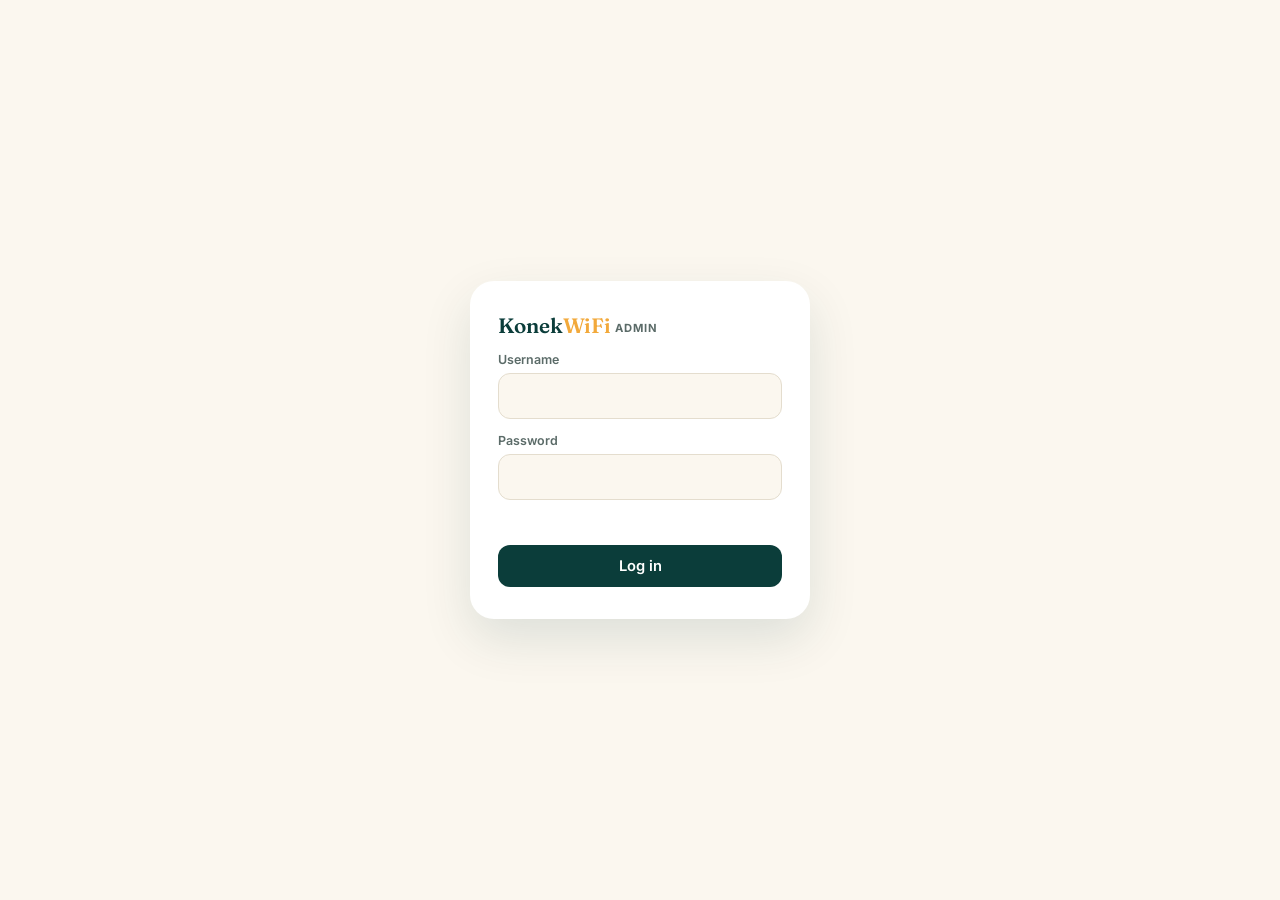
==== admin.html @ f1cd1b65 "Add files via upload" ====
<!DOCTYPE html>
<html lang="en">
<head>
<meta charset="utf-8" />
<meta name="viewport" content="width=device-width, initial-scale=1.0" />
<title>Konek WiFi — Admin</title>
<link rel="preconnect" href="https://fonts.googleapis.com">
<link href="https://fonts.googleapis.com/css2?family=Fraunces:opsz,wght@9..144,500;9..144,600&family=Inter:wght@400;500;600;700&display=swap" rel="stylesheet">
<link rel="stylesheet" href="admin-style.css" />
</head>
<body>

  <!-- Login screen -->
  <div class="login-wrap" id="login-wrap">
    <form class="login-card" id="login-form">
      <p class="wordmark">Konek<span>WiFi</span> <span class="admin-tag">Admin</span></p>
      <label class="field-label" for="username">Username</label>
      <input id="username" class="input" type="text" autocomplete="username" required />
      <label class="field-label" for="password">Password</label>
      <input id="password" class="input" type="password" autocomplete="current-password" required />
      <p class="login-error" id="login-error"></p>
      <button type="submit" class="btn btn-primary btn-block">Log in</button>
    </form>
  </div>

  <!-- Dashboard -->
  <div class="dashboard" id="dashboard" style="display:none;">
    <header class="dash-header">
      <p class="wordmark">Konek<span>WiFi</span> <span class="admin-tag">Admin</span></p>
      <button type="button" class="btn btn-ghost" id="logout-btn">Log out</button>
    </header>

    <nav class="tabs">
      <button type="button" class="tab active" data-tab="sales">Sales</button>
      <button type="button" class="tab" data-tab="rates">Rates</button>
      <button type="button" class="tab" data-tab="vouchers">Vouchers</button>
    </nav>

    <section id="tab-sales" class="tab-panel active">
      <div class="summary-card">
        <p class="summary-label">Total collected (all time)</p>
        <p class="summary-value" id="total-collected">₱0.00</p>
      </div>
      <table class="data-table">
        <thead>
          <tr><th>Date</th><th>Plan</th><th>Amount</th><th>Status</th><th>Device</th></tr>
        </thead>
        <tbody id="sales-body"></tbody>
      </table>
    </section>

    <section id="tab-rates" class="tab-panel">
      <table class="data-table" id="rates-table">
        <thead>
          <tr><th>Plan name</th><th>Price (₱)</th><th>Duration (hours)</th><th>Order</th><th></th></tr>
        </thead>
        <tbody id="rates-body"></tbody>
      </table>
      <button type="button" class="btn btn-ghost" id="add-rate-btn">+ Add plan</button>
    </section>

    <section id="tab-vouchers" class="tab-panel">
      <div class="voucher-generate-row">
        <select id="voucher-plan-select" class="input" style="max-width:220px;"></select>
        <input id="voucher-count" class="input" type="number" min="1" max="500" value="10" style="max-width:100px;" />
        <button type="button" class="btn btn-primary" id="generate-vouchers-btn">Generate</button>
      </div>
      <div id="generated-result" class="generated-result" style="display:none;">
        <p class="generated-label">Newly generated codes (copy these to print):</p>
        <textarea id="generated-codes" class="codes-box" readonly rows="6"></textarea>
      </div>
      <table class="data-table">
        <thead>
          <tr><th>Code</th><th>Plan</th><th>Status</th><th>Created</th><th>Used</th><th></th></tr>
        </thead>
        <tbody id="vouchers-body"></tbody>
      </table>
    </section>
  </div>

  <script>window.BACKEND_URL = "https://wifigcash.onrender.com";</script>
  <script src="admin-script.js"></script>
</body>
</html>
---- admin-style.css ----
:root{
  --teal: #0B3D3A; --teal-deep: #062624; --gold: #F2A93B; --coral: #E85D4E;
  --cream: #FBF7EF; --ink: #16211F; --ink-soft: #5B6B68; --line: #E4DDCE;
}
*{ box-sizing: border-box; }
body{
  margin: 0; font-family: 'Inter', sans-serif; color: var(--ink);
  background: var(--cream); min-height: 100vh;
}
.wordmark{ font-family: 'Fraunces', serif; font-weight: 600; font-size: 1.3rem; color: var(--teal); margin: 0; }
.wordmark span{ color: var(--gold); }
.admin-tag{ font-family: 'Inter', sans-serif; font-size: 0.7rem; font-weight: 700; color: var(--ink-soft) !important; text-transform: uppercase; letter-spacing: 1px; vertical-align: middle; }

.login-wrap{ min-height: 100vh; display: flex; align-items: center; justify-content: center; padding: 24px; }
.login-card{
  background: #fff; border-radius: 24px; padding: 32px 28px; width: 100%; max-width: 340px;
  box-shadow: 0 20px 50px rgba(11,61,58,0.12);
}
.field-label{ display: block; font-size: 0.78rem; font-weight: 600; color: var(--ink-soft); margin: 14px 0 6px; }
.input{
  width: 100%; padding: 12px 16px; border-radius: 12px; border: 1.5px solid var(--line);
  font-family: inherit; font-size: 1rem; background: var(--cream); color: var(--ink);
}
.input:focus{ outline: none; border-color: var(--teal); }
.login-error{ color: #C0392B; font-size: 0.85rem; min-height: 1.2em; margin: 10px 0 0; }

.btn{
  font-family: inherit; font-weight: 600; font-size: 0.92rem; border-radius: 12px; border: 0;
  padding: 12px 18px; cursor: pointer; text-align: center;
}
.btn-block{ display: block; width: 100%; margin-top: 18px; }
.btn-primary{ background: var(--teal); color: #fff; }
.btn-ghost{ background: transparent; color: var(--teal); border: 1.5px solid var(--line); }

.dashboard{ max-width: 900px; margin: 0 auto; padding: 24px; }
.dash-header{ display: flex; align-items: center; justify-content: space-between; margin-bottom: 20px; }

.tabs{ display: flex; gap: 8px; margin-bottom: 20px; border-bottom: 1.5px solid var(--line); }
.tab{
  background: transparent; border: 0; padding: 10px 4px; font-family: inherit; font-weight: 600;
  color: var(--ink-soft); cursor: pointer; border-bottom: 2px solid transparent; margin-right: 16px;
}
.tab.active{ color: var(--teal); border-bottom-color: var(--teal); }

.tab-panel{ display: none; }
.tab-panel.active{ display: block; }

.summary-card{
  background: var(--teal); color: #fff; border-radius: 20px; padding: 20px 24px; margin-bottom: 20px;
  max-width: 280px;
}
.summary-label{ margin: 0 0 6px; font-size: 0.8rem; opacity: 0.85; }
.summary-value{ margin: 0; font-family: 'Fraunces', serif; font-size: 1.8rem; font-weight: 600; }

.data-table{ width: 100%; border-collapse: collapse; background: #fff; border-radius: 16px; overflow: hidden; }
.data-table th{
  text-align: left; font-size: 0.75rem; text-transform: uppercase; letter-spacing: 0.5px;
  color: var(--ink-soft); padding: 12px 14px; border-bottom: 1.5px solid var(--line);
}
.data-table td{ padding: 12px 14px; border-bottom: 1px solid var(--line); font-size: 0.92rem; }
.data-table input{
  width: 100%; padding: 6px 8px; border-radius: 8px; border: 1px solid var(--line);
  font-family: inherit; font-size: 0.9rem;
}
.status-pill{
  display: inline-block; padding: 3px 10px; border-radius: 999px; font-size: 0.78rem; font-weight: 600;
}
.status-paid{ background: #E3F3EC; color: #1E7A4C; }
.status-pending{ background: #FBF0DC; color: #A56A0F; }

#add-rate-btn{ margin-top: 14px; }

.voucher-generate-row{ display: flex; gap: 10px; margin-bottom: 18px; flex-wrap: wrap; }
.generated-result{
  background: #fff; border-radius: 16px; padding: 16px; margin-bottom: 18px;
  border: 1.5px solid var(--line);
}
.generated-label{ font-size: 0.85rem; font-weight: 600; color: var(--ink-soft); margin: 0 0 8px; }
.codes-box{
  width: 100%; font-family: 'Courier New', monospace; font-size: 0.9rem;
  border-radius: 10px; border: 1px solid var(--line); padding: 10px; resize: vertical;
}
.status-used{ background: #F1E7E2; color: #8A5A3D; }
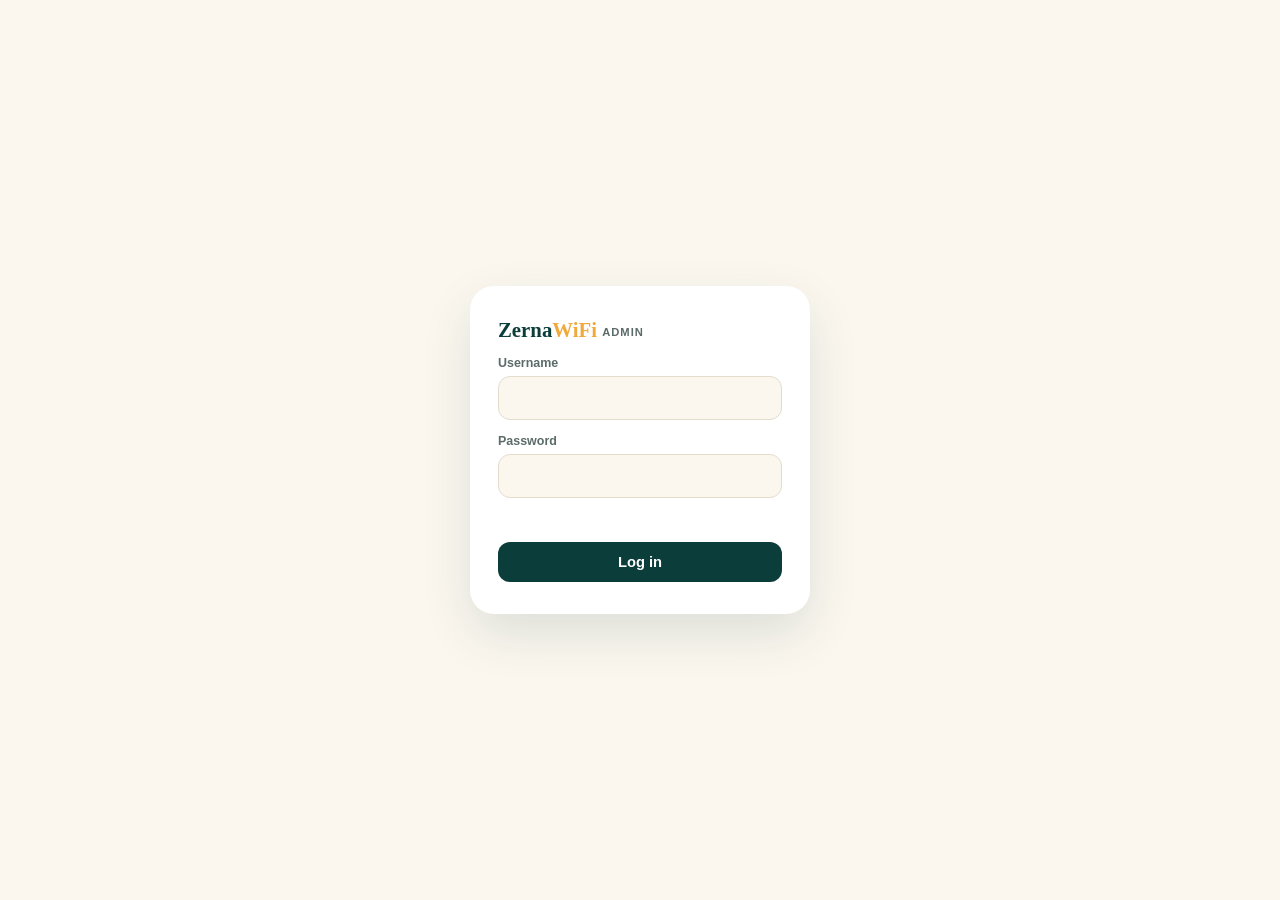
==== commit f617cbe3: "Update admin.html" ====
--- a/admin.html
+++ b/admin.html
@@ -3,9 +3,9 @@
 <head>
 <meta charset="utf-8" />
 <meta name="viewport" content="width=device-width, initial-scale=1.0" />
-<title>Konek WiFi — Admin</title>
+<title>Zerna Voucher WiFi — Admin</title>
 <link rel="preconnect" href="https://fonts.googleapis.com">
-<link href="https://fonts.googleapis.com/css2?family=Fraunces:opsz,wght@9..144,500;9..144,600&family=Inter:wght@400;500;600;700&display=swap" rel="stylesheet">
+<link href="https://fonts.googleapis.com/css2?family=Poppins:wght@500;600;700;800&display=swap" rel="stylesheet">
 <link rel="stylesheet" href="admin-style.css" />
 </head>
 <body>
@@ -13,7 +13,7 @@
   <!-- Login screen -->
   <div class="login-wrap" id="login-wrap">
     <form class="login-card" id="login-form">
-      <p class="wordmark">Konek<span>WiFi</span> <span class="admin-tag">Admin</span></p>
+      <p class="wordmark">Zerna<span>WiFi</span> <span class="admin-tag">Admin</span></p>
       <label class="field-label" for="username">Username</label>
       <input id="username" class="input" type="text" autocomplete="username" required />
       <label class="field-label" for="password">Password</label>
@@ -26,7 +26,7 @@
   <!-- Dashboard -->
   <div class="dashboard" id="dashboard" style="display:none;">
     <header class="dash-header">
-      <p class="wordmark">Konek<span>WiFi</span> <span class="admin-tag">Admin</span></p>
+      <p class="wordmark">Zerna<span>WiFi</span> <span class="admin-tag">Admin</span></p>
       <button type="button" class="btn btn-ghost" id="logout-btn">Log out</button>
     </header>
 
